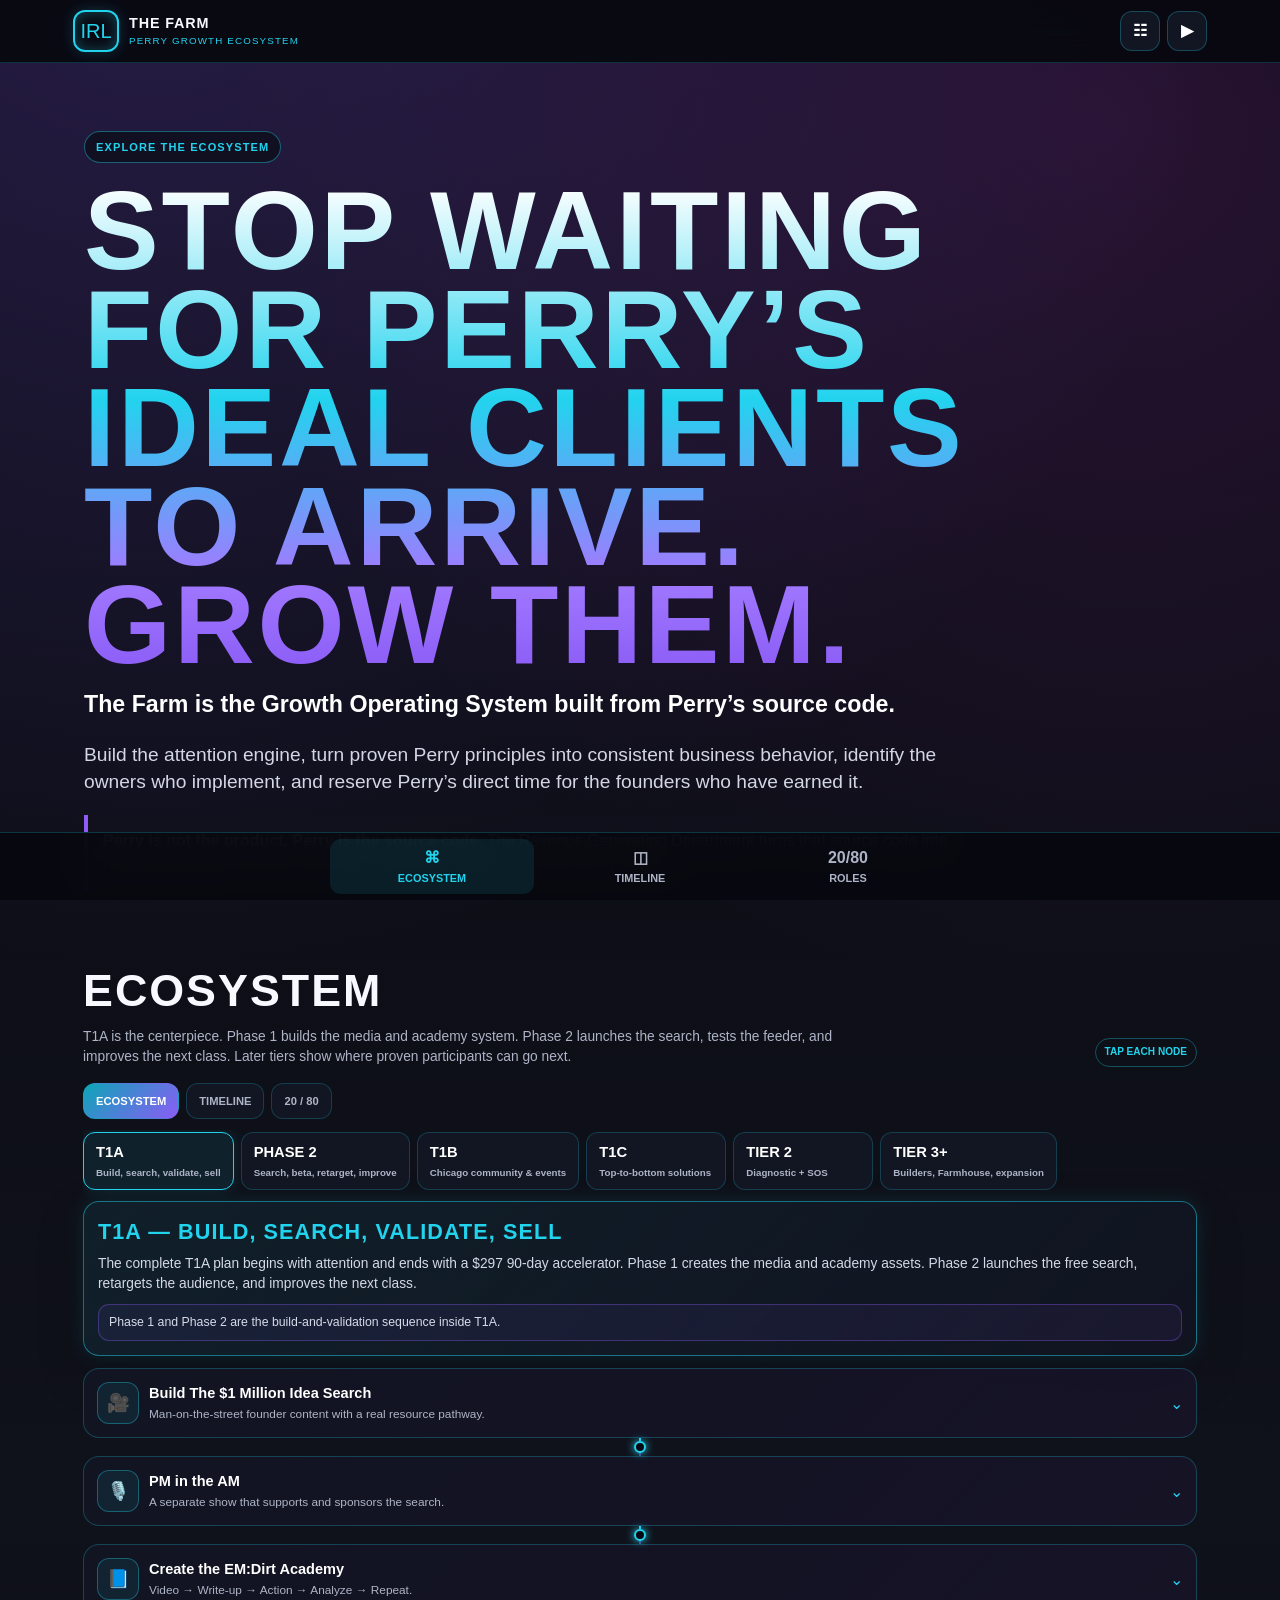
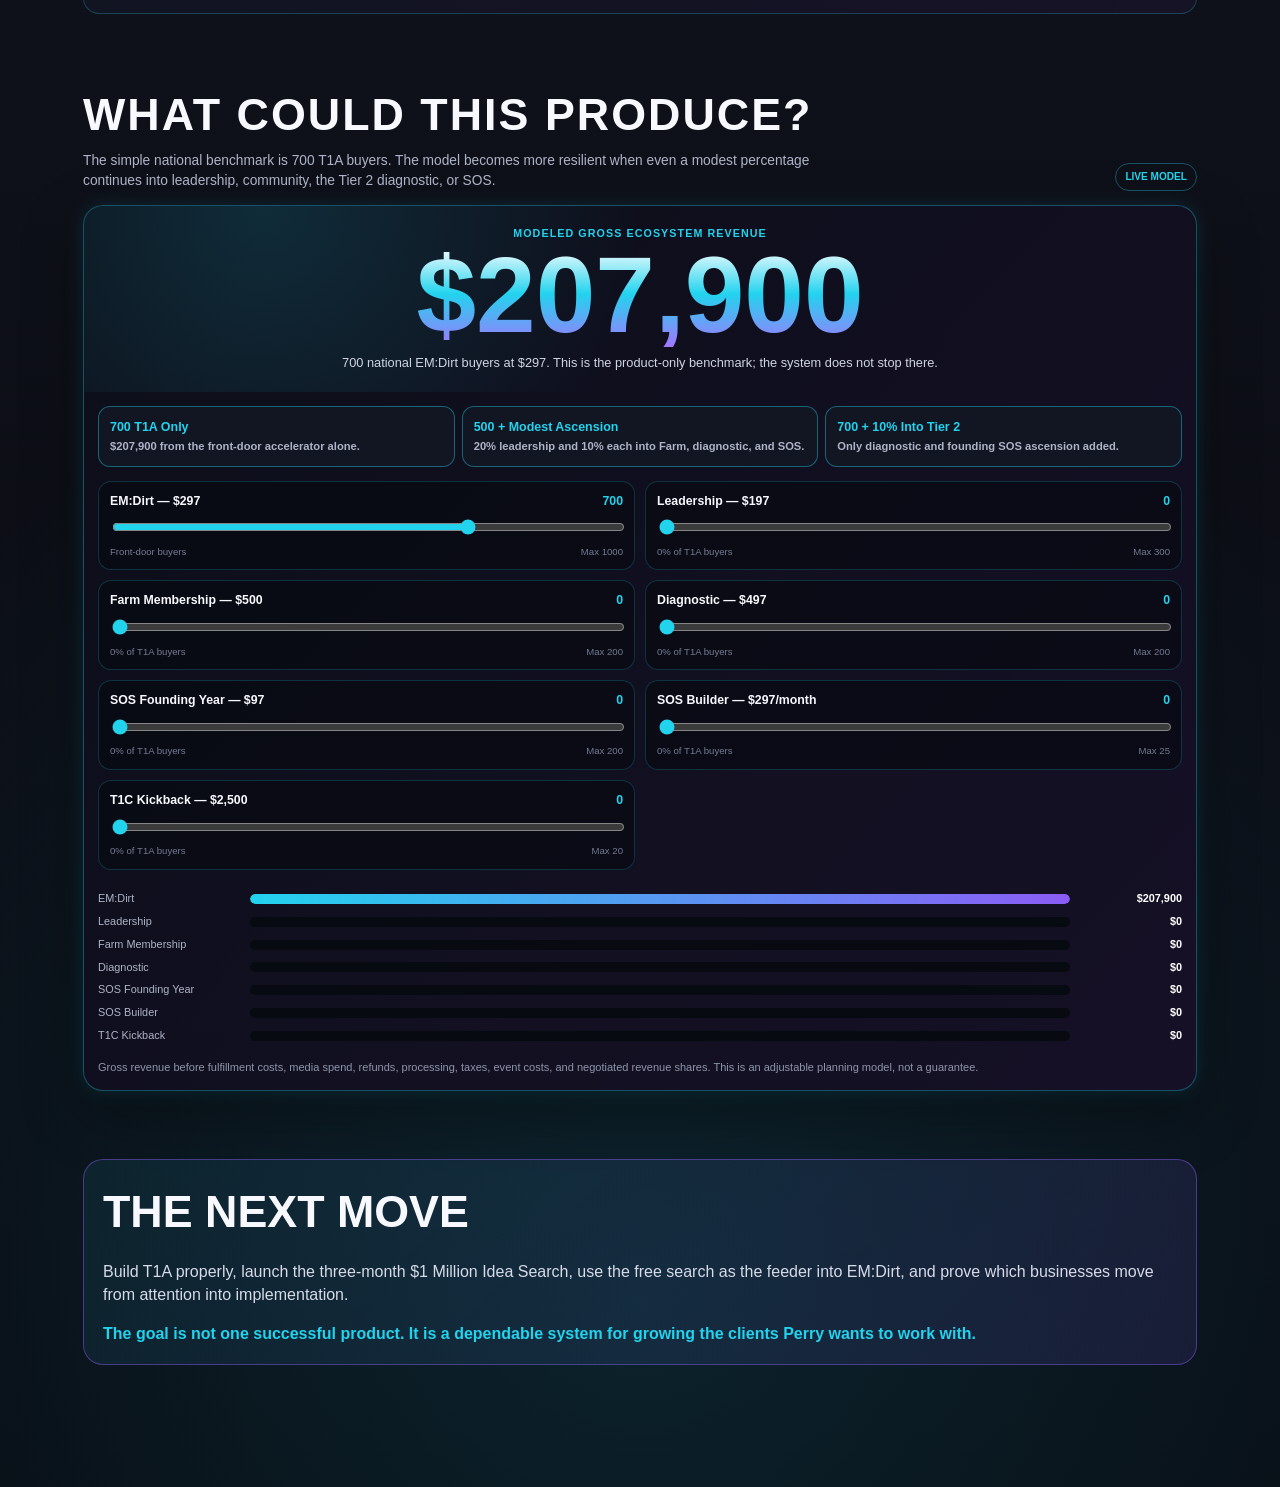
==== client.html @ d20fbc48 "Create separate Perry-facing Farm client app" ====
<!doctype html>
<html lang="en">
<head>
<meta charset="utf-8"><meta name="viewport" content="width=device-width,initial-scale=1,viewport-fit=cover"><meta name="theme-color" content="#080910"><meta name="apple-mobile-web-app-capable" content="yes"><title>The Farm | Perry Growth Ecosystem</title>
<style>
:root{--bg:#080910;--panel:#121522;--panel2:#19152a;--ink:#f8f9ff;--muted:#aeb4c7;--cyan:#22d3ee;--purple:#8b5cf6;--magenta:#d946ef;--green:#37e8a0;--amber:#fbbf24;--safe:env(safe-area-inset-bottom,0px)}*{box-sizing:border-box}html{scroll-behavior:smooth}body{margin:0;color:var(--ink);font-family:Inter,Arial,sans-serif;line-height:1.45;background:radial-gradient(circle at 12% -4%,rgba(139,92,246,.25),transparent 32%),radial-gradient(circle at 88% 4%,rgba(217,70,239,.15),transparent 28%),radial-gradient(circle at 50% 94%,rgba(34,211,238,.12),transparent 34%),linear-gradient(180deg,#080910,#10121b 48%,#080910);min-height:100vh}body:before{content:"";position:fixed;inset:0;z-index:-1;opacity:.18;background-image:linear-gradient(rgba(255,255,255,.018) 1px,transparent 1px),linear-gradient(90deg,rgba(255,255,255,.014) 1px,transparent 1px);background-size:4px 4px}button,input{font:inherit}button{cursor:pointer}button:focus-visible,input:focus-visible{outline:3px solid rgba(34,211,238,.5);outline-offset:3px}.app{max-width:1160px;margin:auto;padding-bottom:calc(88px + var(--safe))}.top{position:sticky;top:0;z-index:40;background:rgba(7,8,14,.9);backdrop-filter:blur(18px);border-bottom:1px solid rgba(34,211,238,.2)}.topin{max-width:1160px;margin:auto;padding:10px 13px;display:flex;justify-content:space-between;align-items:center;gap:10px}.brand{display:flex;gap:10px;align-items:center}.irl{width:46px;height:42px;border:2px solid var(--cyan);border-radius:12px;color:var(--cyan);display:grid;place-items:center;font-family:Impact,"Arial Narrow",sans-serif;font-size:1.25rem;box-shadow:0 0 14px rgba(34,211,238,.3) inset,0 0 14px rgba(34,211,238,.2)}.brand b{display:block;font-family:Impact,"Arial Narrow",sans-serif;text-transform:uppercase;letter-spacing:.06em;font-size:.9rem}.brand span{display:block;color:var(--cyan);font-size:.61rem;text-transform:uppercase;letter-spacing:.12em}.actions{display:flex;gap:7px}.iconbtn{width:40px;height:40px;border-radius:12px;border:1px solid rgba(34,211,238,.28);background:#121522;color:#fff;display:grid;place-items:center;font-weight:900}.iconbtn.active{color:var(--cyan);border-color:var(--cyan);box-shadow:0 0 14px rgba(34,211,238,.25)}.hero{padding:52px 16px 30px}.eyebrow{display:inline-flex;padding:7px 11px;border:1px solid rgba(34,211,238,.42);border-radius:999px;color:var(--cyan);background:rgba(10,14,24,.7);font-size:.69rem;font-weight:900;text-transform:uppercase;letter-spacing:.1em}.hero h1{margin:19px 0 13px;max-width:1050px;font-family:Impact,"Arial Narrow",sans-serif;text-transform:uppercase;font-size:clamp(2.8rem,10vw,7rem);line-height:.88;letter-spacing:.025em;background:linear-gradient(180deg,#fff 0%,var(--cyan) 44%,#a179ff 80%,var(--purple));-webkit-background-clip:text;background-clip:text;color:transparent}.hero h2{margin:0;max-width:950px;color:#fff;font-size:clamp(1.05rem,3vw,1.45rem)}.hero p{max-width:880px;color:#d3d7e5;font-size:clamp(1rem,2.5vw,1.2rem)}.manifesto{max-width:900px;margin-top:17px;padding:14px 15px;border-left:4px solid var(--purple);background:rgba(16,18,29,.75);border-radius:0 14px 14px 0;color:#d8dbea}.manifesto strong{color:#fff}.section{padding:27px 13px;scroll-margin-top:79px}.section-head{display:flex;justify-content:space-between;align-items:flex-end;gap:12px;margin-bottom:14px}.section-head h2{margin:0;font-family:Impact,"Arial Narrow",sans-serif;text-transform:uppercase;letter-spacing:.045em;font-size:clamp(1.65rem,5vw,2.8rem)}.section-head p{margin:4px 0 0;max-width:780px;color:var(--muted);font-size:.86rem}.badge{flex:0 0 auto;padding:6px 9px;border:1px solid rgba(34,211,238,.34);border-radius:999px;color:var(--cyan);font-size:.63rem;font-weight:900;text-transform:uppercase}.viewtabs,.stage-tabs{display:flex;gap:7px;overflow:auto;scrollbar-width:none;padding:2px 0 11px}.viewtabs::-webkit-scrollbar,.stage-tabs::-webkit-scrollbar{display:none}.viewtabs button,.stage-tabs button{flex:0 0 auto;border:1px solid rgba(34,211,238,.22);background:#121522;color:var(--muted);border-radius:12px;padding:9px 12px;font-size:.7rem;font-weight:900;text-transform:uppercase}.viewtabs button.active{background:linear-gradient(135deg,#0ea5b7,var(--purple));color:#fff;border-color:transparent}.stage-tabs button{min-width:140px;text-align:left}.stage-tabs strong{display:block;color:#fff;font-family:Impact,"Arial Narrow",sans-serif;font-size:.92rem}.stage-tabs span{display:block;margin-top:3px;color:var(--muted);font-size:.61rem;text-transform:none;white-space:normal}.stage-tabs button.active{border-color:var(--cyan);background:rgba(34,211,238,.09);box-shadow:0 0 16px rgba(34,211,238,.15)}.panel{display:none}.panel.active{display:block}.stage-summary{border:1px solid rgba(34,211,238,.48);border-radius:16px;background:linear-gradient(135deg,rgba(34,211,238,.08),rgba(17,20,32,.95));padding:14px;box-shadow:0 0 18px rgba(34,211,238,.12),0 18px 45px rgba(0,0,0,.28)}.stage-summary h3{margin:0;color:var(--cyan);font-family:Impact,"Arial Narrow",sans-serif;text-transform:uppercase;letter-spacing:.05em;font-size:1.35rem}.stage-summary p{margin:6px 0 0;color:#d5d9e7;font-size:.86rem}.stage-note{margin-top:10px;padding:9px 10px;border:1px solid rgba(139,92,246,.35);border-radius:11px;background:rgba(139,92,246,.07);color:#d7dbea;font-size:.77rem}.tree{margin-top:12px}.connector{width:2px;height:18px;margin:auto;background:linear-gradient(var(--cyan),rgba(139,92,246,.45));position:relative}.connector:after{content:"";position:absolute;width:8px;height:8px;border:2px solid var(--cyan);background:var(--bg);border-radius:50%;left:50%;top:50%;transform:translate(-50%,-50%);box-shadow:0 0 8px var(--cyan)}.node{border:1px solid rgba(34,211,238,.25);border-radius:16px;background:linear-gradient(135deg,rgba(18,21,34,.97),rgba(23,19,39,.94));overflow:hidden}.node.open{border-color:var(--cyan);box-shadow:0 0 18px rgba(34,211,238,.14),0 18px 38px rgba(0,0,0,.3)}.node-trigger{width:100%;border:0;background:transparent;color:inherit;padding:13px;display:grid;grid-template-columns:auto 1fr auto;align-items:center;gap:10px;text-align:left}.node-icon{width:42px;height:42px;border-radius:12px;display:grid;place-items:center;color:var(--cyan);background:rgba(34,211,238,.08);border:1px solid rgba(34,211,238,.35);font-size:1.14rem}.node-title strong{display:block;color:#fff;font-size:.91rem}.node-title span{display:block;color:var(--muted);font-size:.74rem;margin-top:2px}.chev{color:var(--cyan);transition:.2s}.node.open .chev{transform:rotate(180deg)}.node-body{display:none;border-top:1px solid rgba(34,211,238,.16);padding:13px}.node.open .node-body{display:block}.node-body>p{margin:0;color:#d7dae8;font-size:.85rem}.details{display:none;margin-top:10px}.advanced .details{display:block}.details ul{margin:6px 0 0;padding-left:18px;color:var(--muted);font-size:.79rem}.details li+li{margin-top:5px}.feed{margin-top:10px;padding:8px 10px;border-left:3px solid var(--cyan);background:rgba(34,211,238,.07);font-size:.75rem;font-weight:800}.split{margin-top:11px;display:grid;grid-template-columns:20fr 80fr;height:10px;border-radius:999px;overflow:hidden;background:#080a11}.split span:first-child{background:linear-gradient(90deg,#0ea5b7,var(--cyan))}.split span:last-child{background:linear-gradient(90deg,var(--purple),var(--magenta))}.roles{display:grid;grid-template-columns:1fr 1fr;gap:7px;margin-top:7px}.role{padding:8px;border-radius:10px;background:rgba(7,9,16,.55);font-size:.7rem;color:var(--muted)}.role b{display:block;text-transform:uppercase;font-size:.62rem;letter-spacing:.06em;color:#fff}.timeline{display:grid;gap:10px}.timeline-card{position:relative;border:1px solid rgba(34,211,238,.24);background:#121522;border-radius:16px;padding:14px 14px 14px 18px}.timeline-card:before{content:"";position:absolute;left:0;top:0;bottom:0;width:5px;background:linear-gradient(var(--cyan),var(--purple));border-radius:16px 0 0 16px}.timeline-top{display:flex;justify-content:space-between;gap:10px}.timeline-top b{font-family:Impact,"Arial Narrow",sans-serif;text-transform:uppercase}.timeline-top span{color:var(--cyan);font-size:.7rem;font-weight:900}.timeline-card p{margin:7px 0 0;color:var(--muted);font-size:.8rem}.big-split{display:grid;gap:10px}.split-card{border:1px solid rgba(34,211,238,.25);border-radius:16px;padding:14px;background:#121522}.split-card h3{margin:0;font-family:Impact,"Arial Narrow",sans-serif;text-transform:uppercase}.split-card.perry h3{color:var(--cyan)}.split-card.team h3{color:#c99bff}.split-card ul{margin:8px 0 0;padding-left:18px;color:var(--muted);font-size:.82rem}.calc{border:1px solid rgba(34,211,238,.34);border-radius:20px;background:linear-gradient(135deg,rgba(12,15,25,.97),rgba(23,16,39,.95));overflow:hidden;box-shadow:0 0 18px rgba(34,211,238,.13),0 22px 60px rgba(0,0,0,.34)}.total{padding:20px 15px;text-align:center;background:radial-gradient(circle at 16% 0,rgba(34,211,238,.15),transparent 40%)}.total span{display:block;color:var(--cyan);font-size:.67rem;font-weight:900;text-transform:uppercase;letter-spacing:.1em}.total strong{display:block;margin-top:3px;font-family:Impact,"Arial Narrow",sans-serif;font-size:clamp(3.1rem,13vw,6.7rem);line-height:.95;background:linear-gradient(180deg,#fff,var(--cyan) 48%,#a277ff);-webkit-background-clip:text;background-clip:text;color:transparent}.total p{max-width:720px;margin:7px auto 0;color:#d0d5e4;font-size:.8rem}.presets{display:grid;gap:7px;padding:14px}.presets button{border:1px solid rgba(34,211,238,.42);border-radius:12px;background:#121522;color:#fff;padding:11px;font-weight:900;text-align:left}.presets button b{display:block;color:var(--cyan);font-size:.78rem}.presets button span{display:block;margin-top:2px;color:var(--muted);font-size:.7rem}.controls{display:grid;gap:10px;padding:0 14px 14px}.control{padding:11px;border:1px solid rgba(34,211,238,.2);border-radius:13px;background:rgba(8,10,17,.62)}.control-head{display:flex;justify-content:space-between;gap:10px;margin-bottom:7px;font-size:.77rem;font-weight:900}.control-head output{color:var(--cyan)}input[type=range]{width:100%;accent-color:var(--cyan)}.conversion{display:flex;justify-content:space-between;margin-top:3px;color:#747b92;font-size:.6rem}.chart{padding:0 14px 15px}.chart-row{display:grid;grid-template-columns:102px 1fr 84px;gap:7px;align-items:center;margin-top:7px;font-size:.68rem}.chart-label{color:var(--muted)}.chart-track{height:10px;background:#080a11;border-radius:999px;overflow:hidden}.chart-bar{height:100%;background:linear-gradient(90deg,var(--cyan),var(--purple));border-radius:999px}.chart-value{text-align:right;color:#fff;font-weight:800}.fine{padding:0 14px 15px;color:#8f96ab;font-size:.69rem}.close{border:1px solid rgba(139,92,246,.45);border-radius:20px;padding:19px;background:linear-gradient(135deg,rgba(34,211,238,.08),rgba(139,92,246,.12))}.close h2{margin:0;font-family:Impact,"Arial Narrow",sans-serif;text-transform:uppercase;font-size:clamp(1.7rem,5vw,2.8rem)}.close p{color:#d7dbea}.close strong{color:var(--cyan)}.bottom{position:fixed;z-index:40;left:0;right:0;bottom:0;background:rgba(8,9,15,.95);backdrop-filter:blur(16px);border-top:1px solid rgba(34,211,238,.23);padding:6px 7px calc(6px + var(--safe))}.bottomin{max-width:620px;margin:auto;display:grid;grid-template-columns:repeat(3,1fr);gap:4px}.nav{border:0;background:transparent;color:var(--muted);border-radius:11px;padding:7px 3px;font-size:.68rem;font-weight:900;text-transform:uppercase}.nav.active{background:rgba(34,211,238,.1);color:var(--cyan)}.nav i{display:block;font-style:normal;font-size:1rem;margin-bottom:2px}@media(min-width:700px){.hero{padding:68px 24px 34px}.section{padding:34px 23px}.timeline{grid-template-columns:repeat(2,1fr)}.big-split{grid-template-columns:1fr 4fr}.presets{grid-template-columns:repeat(3,1fr)}.controls{grid-template-columns:repeat(2,1fr)}.roles{grid-template-columns:1fr 4fr}.chart-row{grid-template-columns:145px 1fr 105px}}
</style>
</head>
<body>
<header class="top"><div class="topin"><div class="brand"><div class="irl">IRL</div><div><b>The Farm</b><span>Perry Growth Ecosystem</span></div></div><div class="actions"><button id="details" class="iconbtn" title="Simple / advanced">☷</button><button id="present" class="iconbtn" title="Presentation mode">▶</button></div></div></header>
<main class="app">
<section id="top" class="hero"><div class="eyebrow">Explore the ecosystem</div><h1>Stop Waiting for Perry’s Ideal Clients to Arrive. Grow Them.</h1><h2>The Farm is the Growth Operating System built from Perry’s source code.</h2><p>Build the attention engine, turn proven Perry principles into consistent business behavior, identify the owners who implement, and reserve Perry’s direct time for the founders who have earned it.</p><div class="manifesto"><strong>Perry is not the product. Perry is the source code.</strong> The Revenue Generation Department turns that source code into repeatable attention, action, systems, community, services, and premium access.</div></section>
<section id="ecosystem" class="section"><div class="section-head"><div><h2>Ecosystem</h2><p>T1A is the centerpiece. Phase 1 builds the media and academy system. Phase 2 launches the search, tests the feeder, and improves the next class. Later tiers show where proven participants can go next.</p></div><span class="badge">Tap each node</span></div><div class="viewtabs"><button class="active" data-view="walk">Ecosystem</button><button data-view="time">Timeline</button><button data-view="roles">20 / 80</button></div><div id="walk" class="panel active"><div id="stageTabs" class="stage-tabs"></div><div id="stageSummary" class="stage-summary"></div><div id="tree" class="tree"></div></div><div id="time" class="panel"><div id="timeline" class="timeline"></div></div><div id="roles" class="panel"><div class="big-split"><div class="split-card perry"><h3>Perry — 20%</h3><ul><li>IP and authority</li><li>Core teaching and anchor content</li><li>Selected founder interactions</li><li>Premium experiences</li><li>Final standards and decisions</li></ul></div><div class="split-card team"><h3>The Department — 80%</h3><ul><li>Strategy, casting, production, editing, and distribution</li><li>Funnels, ads, retargeting, CRM, data capture, and reporting</li><li>Academy build, Pocket AI, accountability, community, and onboarding</li><li>Diagnostics, SOS, AI agents, service fulfillment, and events</li><li>Turning Perry’s ideas into a functioning growth operating system</li></ul></div></div></div></section>
<section id="calculator" class="section"><div class="section-head"><div><h2>What Could This Produce?</h2><p>The simple national benchmark is 700 T1A buyers. The model becomes more resilient when even a modest percentage continues into leadership, community, the Tier 2 diagnostic, or SOS.</p></div><span class="badge">Live model</span></div><div class="calc"><div class="total"><span>Modeled gross ecosystem revenue</span><strong id="gross">$0</strong><p id="scenario">700 national EM:Dirt buyers at $297. This is the product-only benchmark; the system does not stop there.</p></div><div class="presets"><button data-preset="700"><b>700 T1A Only</b><span>$207,900 from the front-door accelerator alone.</span></button><button data-preset="500"><b>500 + Modest Ascension</b><span>20% leadership and 10% each into Farm, diagnostic, and SOS.</span></button><button data-preset="tier2"><b>700 + 10% Into Tier 2</b><span>Only diagnostic and founding SOS ascension added.</span></button></div><div id="controls" class="controls"></div><div id="chart" class="chart"></div><div class="fine">Gross revenue before fulfillment costs, media spend, refunds, processing, taxes, event costs, and negotiated revenue shares. This is an adjustable planning model, not a guarantee.</div></div></section>
<section class="section"><div class="close"><h2>The Next Move</h2><p>Build T1A properly, launch the three-month $1 Million Idea Search, use the free search as the feeder into EM:Dirt, and prove which businesses move from attention into implementation.</p><strong>The goal is not one successful product. It is a dependable system for growing the clients Perry wants to work with.</strong></div></section>
</main>
<nav class="bottom"><div class="bottomin"><button class="nav active" data-nav="walk"><i>⌘</i>Ecosystem</button><button class="nav" data-nav="time"><i>◫</i>Timeline</button><button class="nav" data-nav="roles"><i>20/80</i>Roles</button></div></nav>
<script>
const stages=[
{label:'T1A',sub:'Build, search, validate, sell',summary:'The complete T1A plan begins with attention and ends with a $297 90-day accelerator. Phase 1 creates the media and academy assets. Phase 2 launches the free search, retargets the audience, and improves the next class.',note:'Phase 1 and Phase 2 are the build-and-validation sequence inside T1A.',nodes:[
{title:'Build The $1 Million Idea Search',sub:'Man-on-the-street founder content with a real resource pathway.',icon:'🎥',simple:'In the spirit of hopeful street-interview content, ask people about the dream, idea, side business, or existing company they believe could become something bigger—then connect the strongest stories to resources, people, and the wider ecosystem.',bullets:['Focus on existing businesses and people close to taking a part-time operation full-time.','Produce man-on-the-street videos, bumpers, promos, influencer-share assets, graphics, landing pages, and a social/website reface around the search.','Phase 2 uses this finished content as the lead-generation engine.'],perry:'Authority, standards, selected founder moments, and final Million Dollar Idea decisions.',team:'Concept, casting, street production, releases, editing, graphics, distribution, influencers, landing pages, and tracking.',feeds:'Phase 2 registrations, PM in the AM, EM:Dirt retargeting, sponsors, and founder stories.'},
{title:'PM in the AM',sub:'A separate show that supports and sponsors the search.',icon:'🎙️',simple:'Prerecord months of useful episodes, then launch with Perry’s existing audience helping seed live-stream chat, questions, and reactions. The show stands on its own while continuously feeding the $1 Million Idea Search.',bullets:['Bank months of episodes during Phase 1.','Use the existing audience to make early live releases feel active and responsive.','Create sponsor-ready segments and clear calls to action into the search and academy.'],perry:'Core conversations, teaching, and selected live responses.',team:'Research, production, scheduling, editing, live chat, clips, distribution, sponsors, and follow-up.',feeds:'The search, EM:Dirt, Monday Morning Leadership, diagnostics, and sponsors.'},
{title:'Create the EM:Dirt Academy',sub:'Video → Write-up → Action → Analyze → Repeat.',icon:'📘',simple:'Package Perry’s strongest existing books, seminars, modules, and teachings into a 90-day daily-practice accelerator. This is not reinventing the wheel; it is giving the wheel new rims, cool lights, and a digital pressure sensor visible on the owner’s phone.',bullets:['Every lesson has three parts: video, written explanation, and a concrete action.','Participants analyze the outcome, adjust, and repeat to create consistent behavior.','Accountability comes through group sessions, message-board conversation, prompts, and milestone tracking.','The guide, worksheets, Pocket AI, social reface, site journey, and content packaging are built from the academy experience.'],perry:'Existing IP, examples, stories, point of view, and final content standard.',team:'Content audit, curriculum, production, write-ups, actions, Pocket AI, platform, message board, accountability, website, social reface, and analytics.',feeds:'Phase 2 beta, $297 public offer, Farm membership, T1C, diagnostic, and SOS.'}]},
{label:'Phase 2',sub:'Search, beta, retarget, improve',summary:'Run the free $1 Million Idea Search for three months. The first 100 users receive a more hands-on experience. The search builds the lead pool; EM:Dirt becomes the practical feeder offer.',note:'This is still the continuation of T1A—not the permanent Tier 2 offer.',nodes:[
{title:'Run the Free $1 Million Idea Search Beta',sub:'Three months of campaign testing and founder acquisition.',icon:'🔎',simple:'Launch the free search, release the man-on-the-street videos produced in Phase 1, and measure how many leads and qualified businesses the contest can generate.',bullets:['The first 100 users receive a more detailed, hands-on experience while the tool and funnel are refined.','Test audience, creative, channel, cost per lead, application quality, and sponsor response.','Release contest videos, PM in the AM segments, graphics, influencer shares, and retargeting creative.'],perry:'Authority, selected founder interaction, and standards for a meaningful opportunity.',team:'Ads, publishing, applications, communication, optimization, tracking, support, and reporting.',feeds:'EM:Dirt retargeting, founder stories, T1C prospects, diagnostics, SOS, and future finalists.'},
{title:'Retarget the Lead Pool With EM:Dirt',sub:'The free search becomes the feeder program.',icon:'↻',simple:'Not everyone who enters the search needs to win. Every relevant applicant, viewer, visitor, and incomplete registration can receive a practical invitation into the $297 EM:Dirt accelerator.',bullets:['Segment applicants, viewers, site visitors, and incomplete registrations.','Use their stated dream or bottleneck to make the offer relevant.','Track free-search lead to paid-accelerator conversion.'],perry:'The core promise and authority behind the invitation.',team:'Retargeting, email/SMS follow-up, sales page, checkout, onboarding, support, and measurement.',feeds:'T1A buyers, Farm members, T1C opportunities, Tier 2, and SOS.'},
{title:'Validate With 10 Existing Perry Clients',sub:'Use experienced members as the quality-control cohort.',icon:'✓',simple:'Invite 10 existing Perry clients to use the guide as a consistency checklist and report whether it helps them verify the fundamentals they should already be practicing.',bullets:['Ask whether the guide is useful to them as experienced Perry World members.','Ask whether they see clear value for newer owners trying to move toward their current level.','Document missing steps, excess material, behavior changes, and proof.'],perry:'Reviews the strongest feedback and confirms the standard.',team:'Selection, onboarding, check-ins, interviews, tracking, revisions, and case-study production.',feeds:'The improved next class, proof, onboarding, T1C, Tier 2, and public launch.'}]},
{label:'T1B',sub:'Chicago community & events',summary:'A Chicago-first community of owners creating net worth for one another through fun plus function—without turning Perry into a full-time community manager.',note:'A concise preview. The first-year detail stays focused on T1A.',nodes:[{title:'The Farm Community',sub:'$500/year • Chicago first.',icon:'👥',simple:'A hybrid of useful business relationships, collaborative problem solving, improv, dinners, workshops, outings, and events that create real opportunity.',bullets:['Membership supports community infrastructure.','Events generate relationships, content, services, and future leaders.'],perry:'Selected appearances and cultural authority.',team:'Programming, venues, community systems, events, follow-up, and member progression.',feeds:'T1C, Tier 2, SOS, Farm Builders, sponsors, and chapters.'}]},
{label:'T1C',sub:'Top-to-bottom solutions',summary:'Businesses that know what is missing can hire the growth department to install the work.',note:'A concise preview of the implementation path.',nodes:[{title:'Powered by Perry Business Solutions',sub:'IRL, Chicago AMP, and 79ratio fulfillment.',icon:'🛠️',simple:'Branding, media, social, websites, advertising, text marketing, automations, AI agents, video, content, and implementation under an agreed Powered by Perry structure.',bullets:['Turns advice into installed systems and case studies.','Creates a direct path for owners who need execution.'],perry:'Brand authority and agreed positioning.',team:'Sales, scoping, fulfillment, vendors, reporting, and customer success.',feeds:'Results, recurring services, diagnostics, SOS, and founder stories.'}]},
{label:'Tier 2',sub:'Diagnostic + SOS',summary:'The permanent analysis and Business Operating System layer. Find the real bottleneck, then install the system that increasingly runs mundane functions, tracking, workflows, and onboarding.',note:'Tier 2 begins after T1A has created and qualified the audience.',nodes:[{title:'Diagnostic + SOS Founding Year',sub:'$497 analysis • $97 founding-year SOS.',icon:'🧠',simple:'The diagnostic identifies the operational constraint. SOS goes beyond CRM to coordinate people, tasks, pipelines, communication, onboarding, workflows, and automation.',bullets:['Founding SOS users pay $97 for the first year.','The system becomes more valuable as it takes repetitive work off the owner’s plate.'],perry:'Principles and diagnostic standards.',team:'Assessment, interpretation, software, onboarding, workflows, automation, and support.',feeds:'T1C, Tier 3, custom AI agents, Farm Builders, and premium access.'}]},
{label:'Tier 3+',sub:'Builders, Farmhouse, expansion',summary:'A concise preview of the destination: advanced SOS builders, defined onboarding AI, ecosystem leadership, high-level retreats with Perry, and national chapters.',note:'Later tiers are shown as destinations, not overloaded first-year promises.',nodes:[{title:'SOS Builder → Farmhouse → National Chapters',sub:'$297/month builder tier, premium Perry, and expansion.',icon:'🧭',simple:'Advanced members co-build workflows, receive a clearly scoped onboarding AI agent, contribute to the development community, become Farm Builders, and may progress toward premium retreats and chapter leadership.',bullets:['Tier 3 custom work remains capacity-bound and clearly scoped.','Choose the leader first, then the city.'],perry:'Strategic authority, premium retreat leadership, and national standards.',team:'Development, AI implementation, contributor program, leader training, retreats, chapter systems, and support.',feeds:'A national pool of increasingly sophisticated Perry-level founders.'}]}
];
const timelineData=[['Months 1–3','Phase 1 — T1A Build','Produce the $1 Million Idea content system, man-on-the-street videos, PM in the AM episode bank, EM:Dirt academy, guide, write-ups, actions, Pocket AI, website/social reface, and measurement infrastructure.'],['Months 4–6','Phase 2 — Search & Beta','Run the free search for three months, release the Phase 1 content, give the first 100 users deeper support, retarget the lead pool with EM:Dirt, and validate the guide with 10 existing Perry clients.'],['Months 7–9','Launch the Improved T1A System','Scale the improved $297 offer, activate Farm membership and T1C, sell the $497 diagnostic, and onboard SOS founding users at $97 for the first year.'],['Months 10–12','Build the Next Levels','Launch a capacity-bound $297/month Tier 3 builder group, create defined onboarding AI agents, develop Farm Builders, and prepare premium and chapter pathways.']];
let current=0;const tabs=document.getElementById('stageTabs'),summary=document.getElementById('stageSummary'),tree=document.getElementById('tree');function renderTabs(){tabs.innerHTML=stages.map((s,i)=>`<button class="${i===current?'active':''}" data-i="${i}"><strong>${s.label}</strong><span>${s.sub}</span></button>`).join('');tabs.querySelectorAll('button').forEach(b=>b.onclick=()=>{current=+b.dataset.i;renderTabs();renderStage()})}function renderStage(){const s=stages[current];summary.innerHTML=`<h3>${s.label} — ${s.sub}</h3><p>${s.summary}</p><div class="stage-note">${s.note}</div>`;tree.innerHTML=s.nodes.map((n,i)=>`${i?'<div class="connector"></div>':''}<article class="node"><button class="node-trigger"><span class="node-icon">${n.icon}</span><span class="node-title"><strong>${n.title}</strong><span>${n.sub}</span></span><span class="chev">⌄</span></button><div class="node-body"><p>${n.simple}</p><div class="details"><ul>${n.bullets.map(x=>`<li>${x}</li>`).join('')}</ul></div><div class="split"><span></span><span></span></div><div class="roles"><div class="role"><b>Perry 20%</b>${n.perry}</div><div class="role"><b>Department 80%</b>${n.team}</div></div><div class="feed">Feeds next → ${n.feeds}</div></div></article>`).join('');tree.querySelectorAll('.node-trigger').forEach(b=>b.onclick=()=>b.parentElement.classList.toggle('open'))}
function openView(id){document.querySelectorAll('.panel').forEach(p=>p.classList.toggle('active',p.id===id));document.querySelectorAll('[data-view]').forEach(b=>b.classList.toggle('active',b.dataset.view===id));document.getElementById('ecosystem').scrollIntoView({behavior:'smooth'})}document.querySelectorAll('[data-view]').forEach(b=>b.onclick=()=>openView(b.dataset.view));document.getElementById('timeline').innerHTML=timelineData.map(x=>`<article class="timeline-card"><div class="timeline-top"><b>${x[1]}</b><span>${x[0]}</span></div><p>${x[2]}</p></article>`).join('');document.getElementById('details').onclick=()=>{document.body.classList.toggle('advanced');document.getElementById('details').classList.toggle('active')};document.getElementById('present').onclick=()=>{current=0;renderTabs();renderStage();document.body.classList.add('advanced');openView('walk')};document.querySelectorAll('[data-nav]').forEach(b=>b.onclick=()=>{openView(b.dataset.nav);document.querySelectorAll('.nav').forEach(x=>x.classList.remove('active'));b.classList.add('active')});
const defs={t1a:{label:'EM:Dirt',price:297,max:1000,value:700},mml:{label:'Leadership',price:197,max:300,value:0},farm:{label:'Farm Membership',price:500,max:200,value:0},diag:{label:'Diagnostic',price:497,max:200,value:0},sos:{label:'SOS Founding Year',price:97,max:200,value:0},tier3:{label:'SOS Builder',price:3564,max:25,value:0},t1c:{label:'T1C Kickback',price:2500,max:20,value:0}};const money=n=>new Intl.NumberFormat('en-US',{style:'currency',currency:'USD',maximumFractionDigits:0}).format(n);const controls=document.getElementById('controls');controls.innerHTML=Object.entries(defs).map(([k,d])=>`<div class="control"><div class="control-head"><label>${d.label} — ${k==='tier3'?'$297/month':money(d.price)}</label><output id="${k}Out">0</output></div><input id="${k}" type="range" min="0" max="${d.max}" step="1" value="${d.value}"><div class="conversion"><span id="${k}Conv"></span><span>Max ${d.max}</span></div></div>`).join('');Object.keys(defs).forEach(k=>document.getElementById(k).oninput=calc);function setVals(v,copy){Object.entries(v).forEach(([k,n])=>document.getElementById(k).value=n);document.getElementById('scenario').textContent=copy;calc()}document.querySelectorAll('[data-preset]').forEach(b=>b.onclick=()=>{if(b.dataset.preset==='700')setVals({t1a:700,mml:0,farm:0,diag:0,sos:0,tier3:0,t1c:0},'700 national EM:Dirt buyers at $297. This is the product-only benchmark; the system does not stop there.');if(b.dataset.preset==='500')setVals({t1a:500,mml:100,farm:50,diag:50,sos:50,tier3:0,t1c:0},'500 T1A buyers, 20% into leadership, and 10% each into Farm membership, the Tier 2 diagnostic, and founding SOS.');if(b.dataset.preset==='tier2')setVals({t1a:700,mml:0,farm:0,diag:70,sos:70,tier3:0,t1c:0},'700 T1A buyers with only 10% continuing into the $497 diagnostic and $97 founding-year SOS.')});function calc(){const base=+document.getElementById('t1a').value;const rows=Object.entries(defs).map(([k,d])=>{const units=+document.getElementById(k).value;document.getElementById(k+'Out').textContent=units.toLocaleString();document.getElementById(k+'Conv').textContent=k==='t1a'?'Front-door buyers':base?`${Math.round(units/base*100)}% of T1A buyers`:'No T1A base';return{label:d.label,value:units*d.price}});const total=rows.reduce((a,b)=>a+b.value,0);document.getElementById('gross').textContent=money(total);const max=Math.max(...rows.map(r=>r.value),1);document.getElementById('chart').innerHTML=rows.map(r=>`<div class="chart-row"><span class="chart-label">${r.label}</span><div class="chart-track"><div class="chart-bar" style="width:${r.value/max*100}%"></div></div><span class="chart-value">${money(r.value)}</span></div>`).join('')}renderTabs();renderStage();calc();
</script>
</body></html>
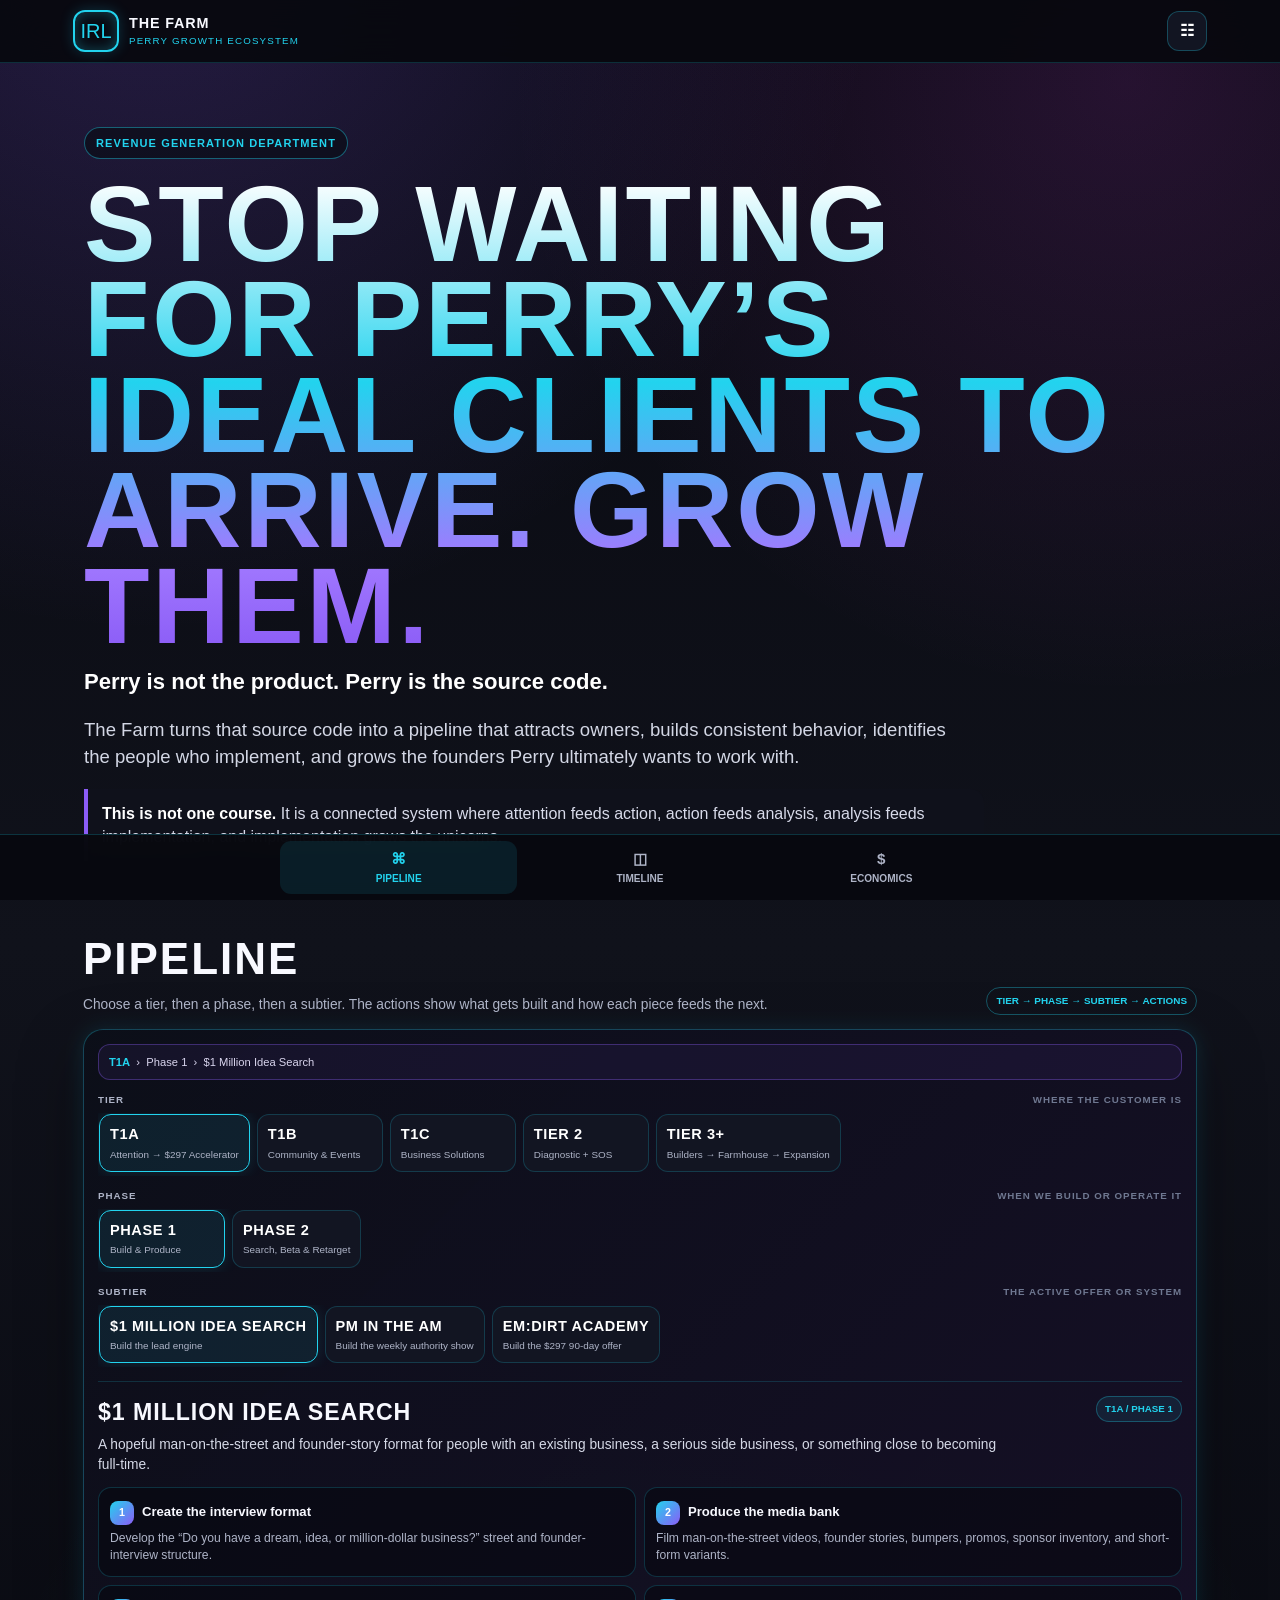
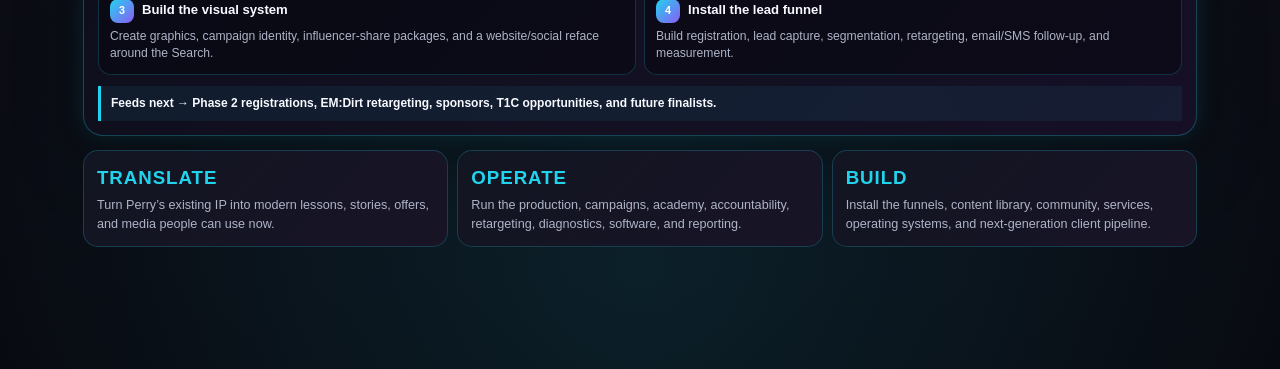
==== commit 9397647f: "Point client app to simplified v5 deck" ====
--- a/client.html
+++ b/client.html
@@ -1,38 +1 @@
-<!doctype html>
-<html lang="en">
-<head>
-<meta charset="utf-8"><meta name="viewport" content="width=device-width,initial-scale=1,viewport-fit=cover"><meta name="theme-color" content="#080910"><meta name="apple-mobile-web-app-capable" content="yes"><title>The Farm | Perry Growth Ecosystem</title>
-<style>
-:root{--bg:#080910;--panel:#121522;--panel2:#19152a;--ink:#f8f9ff;--muted:#aeb4c7;--cyan:#22d3ee;--purple:#8b5cf6;--magenta:#d946ef;--green:#37e8a0;--amber:#fbbf24;--safe:env(safe-area-inset-bottom,0px)}*{box-sizing:border-box}html{scroll-behavior:smooth}body{margin:0;color:var(--ink);font-family:Inter,Arial,sans-serif;line-height:1.45;background:radial-gradient(circle at 12% -4%,rgba(139,92,246,.25),transparent 32%),radial-gradient(circle at 88% 4%,rgba(217,70,239,.15),transparent 28%),radial-gradient(circle at 50% 94%,rgba(34,211,238,.12),transparent 34%),linear-gradient(180deg,#080910,#10121b 48%,#080910);min-height:100vh}body:before{content:"";position:fixed;inset:0;z-index:-1;opacity:.18;background-image:linear-gradient(rgba(255,255,255,.018) 1px,transparent 1px),linear-gradient(90deg,rgba(255,255,255,.014) 1px,transparent 1px);background-size:4px 4px}button,input{font:inherit}button{cursor:pointer}button:focus-visible,input:focus-visible{outline:3px solid rgba(34,211,238,.5);outline-offset:3px}.app{max-width:1160px;margin:auto;padding-bottom:calc(88px + var(--safe))}.top{position:sticky;top:0;z-index:40;background:rgba(7,8,14,.9);backdrop-filter:blur(18px);border-bottom:1px solid rgba(34,211,238,.2)}.topin{max-width:1160px;margin:auto;padding:10px 13px;display:flex;justify-content:space-between;align-items:center;gap:10px}.brand{display:flex;gap:10px;align-items:center}.irl{width:46px;height:42px;border:2px solid var(--cyan);border-radius:12px;color:var(--cyan);display:grid;place-items:center;font-family:Impact,"Arial Narrow",sans-serif;font-size:1.25rem;box-shadow:0 0 14px rgba(34,211,238,.3) inset,0 0 14px rgba(34,211,238,.2)}.brand b{display:block;font-family:Impact,"Arial Narrow",sans-serif;text-transform:uppercase;letter-spacing:.06em;font-size:.9rem}.brand span{display:block;color:var(--cyan);font-size:.61rem;text-transform:uppercase;letter-spacing:.12em}.actions{display:flex;gap:7px}.iconbtn{width:40px;height:40px;border-radius:12px;border:1px solid rgba(34,211,238,.28);background:#121522;color:#fff;display:grid;place-items:center;font-weight:900}.iconbtn.active{color:var(--cyan);border-color:var(--cyan);box-shadow:0 0 14px rgba(34,211,238,.25)}.hero{padding:52px 16px 30px}.eyebrow{display:inline-flex;padding:7px 11px;border:1px solid rgba(34,211,238,.42);border-radius:999px;color:var(--cyan);background:rgba(10,14,24,.7);font-size:.69rem;font-weight:900;text-transform:uppercase;letter-spacing:.1em}.hero h1{margin:19px 0 13px;max-width:1050px;font-family:Impact,"Arial Narrow",sans-serif;text-transform:uppercase;font-size:clamp(2.8rem,10vw,7rem);line-height:.88;letter-spacing:.025em;background:linear-gradient(180deg,#fff 0%,var(--cyan) 44%,#a179ff 80%,var(--purple));-webkit-background-clip:text;background-clip:text;color:transparent}.hero h2{margin:0;max-width:950px;color:#fff;font-size:clamp(1.05rem,3vw,1.45rem)}.hero p{max-width:880px;color:#d3d7e5;font-size:clamp(1rem,2.5vw,1.2rem)}.manifesto{max-width:900px;margin-top:17px;padding:14px 15px;border-left:4px solid var(--purple);background:rgba(16,18,29,.75);border-radius:0 14px 14px 0;color:#d8dbea}.manifesto strong{color:#fff}.section{padding:27px 13px;scroll-margin-top:79px}.section-head{display:flex;justify-content:space-between;align-items:flex-end;gap:12px;margin-bottom:14px}.section-head h2{margin:0;font-family:Impact,"Arial Narrow",sans-serif;text-transform:uppercase;letter-spacing:.045em;font-size:clamp(1.65rem,5vw,2.8rem)}.section-head p{margin:4px 0 0;max-width:780px;color:var(--muted);font-size:.86rem}.badge{flex:0 0 auto;padding:6px 9px;border:1px solid rgba(34,211,238,.34);border-radius:999px;color:var(--cyan);font-size:.63rem;font-weight:900;text-transform:uppercase}.viewtabs,.stage-tabs{display:flex;gap:7px;overflow:auto;scrollbar-width:none;padding:2px 0 11px}.viewtabs::-webkit-scrollbar,.stage-tabs::-webkit-scrollbar{display:none}.viewtabs button,.stage-tabs button{flex:0 0 auto;border:1px solid rgba(34,211,238,.22);background:#121522;color:var(--muted);border-radius:12px;padding:9px 12px;font-size:.7rem;font-weight:900;text-transform:uppercase}.viewtabs button.active{background:linear-gradient(135deg,#0ea5b7,var(--purple));color:#fff;border-color:transparent}.stage-tabs button{min-width:140px;text-align:left}.stage-tabs strong{display:block;color:#fff;font-family:Impact,"Arial Narrow",sans-serif;font-size:.92rem}.stage-tabs span{display:block;margin-top:3px;color:var(--muted);font-size:.61rem;text-transform:none;white-space:normal}.stage-tabs button.active{border-color:var(--cyan);background:rgba(34,211,238,.09);box-shadow:0 0 16px rgba(34,211,238,.15)}.panel{display:none}.panel.active{display:block}.stage-summary{border:1px solid rgba(34,211,238,.48);border-radius:16px;background:linear-gradient(135deg,rgba(34,211,238,.08),rgba(17,20,32,.95));padding:14px;box-shadow:0 0 18px rgba(34,211,238,.12),0 18px 45px rgba(0,0,0,.28)}.stage-summary h3{margin:0;color:var(--cyan);font-family:Impact,"Arial Narrow",sans-serif;text-transform:uppercase;letter-spacing:.05em;font-size:1.35rem}.stage-summary p{margin:6px 0 0;color:#d5d9e7;font-size:.86rem}.stage-note{margin-top:10px;padding:9px 10px;border:1px solid rgba(139,92,246,.35);border-radius:11px;background:rgba(139,92,246,.07);color:#d7dbea;font-size:.77rem}.tree{margin-top:12px}.connector{width:2px;height:18px;margin:auto;background:linear-gradient(var(--cyan),rgba(139,92,246,.45));position:relative}.connector:after{content:"";position:absolute;width:8px;height:8px;border:2px solid var(--cyan);background:var(--bg);border-radius:50%;left:50%;top:50%;transform:translate(-50%,-50%);box-shadow:0 0 8px var(--cyan)}.node{border:1px solid rgba(34,211,238,.25);border-radius:16px;background:linear-gradient(135deg,rgba(18,21,34,.97),rgba(23,19,39,.94));overflow:hidden}.node.open{border-color:var(--cyan);box-shadow:0 0 18px rgba(34,211,238,.14),0 18px 38px rgba(0,0,0,.3)}.node-trigger{width:100%;border:0;background:transparent;color:inherit;padding:13px;display:grid;grid-template-columns:auto 1fr auto;align-items:center;gap:10px;text-align:left}.node-icon{width:42px;height:42px;border-radius:12px;display:grid;place-items:center;color:var(--cyan);background:rgba(34,211,238,.08);border:1px solid rgba(34,211,238,.35);font-size:1.14rem}.node-title strong{display:block;color:#fff;font-size:.91rem}.node-title span{display:block;color:var(--muted);font-size:.74rem;margin-top:2px}.chev{color:var(--cyan);transition:.2s}.node.open .chev{transform:rotate(180deg)}.node-body{display:none;border-top:1px solid rgba(34,211,238,.16);padding:13px}.node.open .node-body{display:block}.node-body>p{margin:0;color:#d7dae8;font-size:.85rem}.details{display:none;margin-top:10px}.advanced .details{display:block}.details ul{margin:6px 0 0;padding-left:18px;color:var(--muted);font-size:.79rem}.details li+li{margin-top:5px}.feed{margin-top:10px;padding:8px 10px;border-left:3px solid var(--cyan);background:rgba(34,211,238,.07);font-size:.75rem;font-weight:800}.split{margin-top:11px;display:grid;grid-template-columns:20fr 80fr;height:10px;border-radius:999px;overflow:hidden;background:#080a11}.split span:first-child{background:linear-gradient(90deg,#0ea5b7,var(--cyan))}.split span:last-child{background:linear-gradient(90deg,var(--purple),var(--magenta))}.roles{display:grid;grid-template-columns:1fr 1fr;gap:7px;margin-top:7px}.role{padding:8px;border-radius:10px;background:rgba(7,9,16,.55);font-size:.7rem;color:var(--muted)}.role b{display:block;text-transform:uppercase;font-size:.62rem;letter-spacing:.06em;color:#fff}.timeline{display:grid;gap:10px}.timeline-card{position:relative;border:1px solid rgba(34,211,238,.24);background:#121522;border-radius:16px;padding:14px 14px 14px 18px}.timeline-card:before{content:"";position:absolute;left:0;top:0;bottom:0;width:5px;background:linear-gradient(var(--cyan),var(--purple));border-radius:16px 0 0 16px}.timeline-top{display:flex;justify-content:space-between;gap:10px}.timeline-top b{font-family:Impact,"Arial Narrow",sans-serif;text-transform:uppercase}.timeline-top span{color:var(--cyan);font-size:.7rem;font-weight:900}.timeline-card p{margin:7px 0 0;color:var(--muted);font-size:.8rem}.big-split{display:grid;gap:10px}.split-card{border:1px solid rgba(34,211,238,.25);border-radius:16px;padding:14px;background:#121522}.split-card h3{margin:0;font-family:Impact,"Arial Narrow",sans-serif;text-transform:uppercase}.split-card.perry h3{color:var(--cyan)}.split-card.team h3{color:#c99bff}.split-card ul{margin:8px 0 0;padding-left:18px;color:var(--muted);font-size:.82rem}.calc{border:1px solid rgba(34,211,238,.34);border-radius:20px;background:linear-gradient(135deg,rgba(12,15,25,.97),rgba(23,16,39,.95));overflow:hidden;box-shadow:0 0 18px rgba(34,211,238,.13),0 22px 60px rgba(0,0,0,.34)}.total{padding:20px 15px;text-align:center;background:radial-gradient(circle at 16% 0,rgba(34,211,238,.15),transparent 40%)}.total span{display:block;color:var(--cyan);font-size:.67rem;font-weight:900;text-transform:uppercase;letter-spacing:.1em}.total strong{display:block;margin-top:3px;font-family:Impact,"Arial Narrow",sans-serif;font-size:clamp(3.1rem,13vw,6.7rem);line-height:.95;background:linear-gradient(180deg,#fff,var(--cyan) 48%,#a277ff);-webkit-background-clip:text;background-clip:text;color:transparent}.total p{max-width:720px;margin:7px auto 0;color:#d0d5e4;font-size:.8rem}.presets{display:grid;gap:7px;padding:14px}.presets button{border:1px solid rgba(34,211,238,.42);border-radius:12px;background:#121522;color:#fff;padding:11px;font-weight:900;text-align:left}.presets button b{display:block;color:var(--cyan);font-size:.78rem}.presets button span{display:block;margin-top:2px;color:var(--muted);font-size:.7rem}.controls{display:grid;gap:10px;padding:0 14px 14px}.control{padding:11px;border:1px solid rgba(34,211,238,.2);border-radius:13px;background:rgba(8,10,17,.62)}.control-head{display:flex;justify-content:space-between;gap:10px;margin-bottom:7px;font-size:.77rem;font-weight:900}.control-head output{color:var(--cyan)}input[type=range]{width:100%;accent-color:var(--cyan)}.conversion{display:flex;justify-content:space-between;margin-top:3px;color:#747b92;font-size:.6rem}.chart{padding:0 14px 15px}.chart-row{display:grid;grid-template-columns:102px 1fr 84px;gap:7px;align-items:center;margin-top:7px;font-size:.68rem}.chart-label{color:var(--muted)}.chart-track{height:10px;background:#080a11;border-radius:999px;overflow:hidden}.chart-bar{height:100%;background:linear-gradient(90deg,var(--cyan),var(--purple));border-radius:999px}.chart-value{text-align:right;color:#fff;font-weight:800}.fine{padding:0 14px 15px;color:#8f96ab;font-size:.69rem}.close{border:1px solid rgba(139,92,246,.45);border-radius:20px;padding:19px;background:linear-gradient(135deg,rgba(34,211,238,.08),rgba(139,92,246,.12))}.close h2{margin:0;font-family:Impact,"Arial Narrow",sans-serif;text-transform:uppercase;font-size:clamp(1.7rem,5vw,2.8rem)}.close p{color:#d7dbea}.close strong{color:var(--cyan)}.bottom{position:fixed;z-index:40;left:0;right:0;bottom:0;background:rgba(8,9,15,.95);backdrop-filter:blur(16px);border-top:1px solid rgba(34,211,238,.23);padding:6px 7px calc(6px + var(--safe))}.bottomin{max-width:620px;margin:auto;display:grid;grid-template-columns:repeat(3,1fr);gap:4px}.nav{border:0;background:transparent;color:var(--muted);border-radius:11px;padding:7px 3px;font-size:.68rem;font-weight:900;text-transform:uppercase}.nav.active{background:rgba(34,211,238,.1);color:var(--cyan)}.nav i{display:block;font-style:normal;font-size:1rem;margin-bottom:2px}@media(min-width:700px){.hero{padding:68px 24px 34px}.section{padding:34px 23px}.timeline{grid-template-columns:repeat(2,1fr)}.big-split{grid-template-columns:1fr 4fr}.presets{grid-template-columns:repeat(3,1fr)}.controls{grid-template-columns:repeat(2,1fr)}.roles{grid-template-columns:1fr 4fr}.chart-row{grid-template-columns:145px 1fr 105px}}
-</style>
-</head>
-<body>
-<header class="top"><div class="topin"><div class="brand"><div class="irl">IRL</div><div><b>The Farm</b><span>Perry Growth Ecosystem</span></div></div><div class="actions"><button id="details" class="iconbtn" title="Simple / advanced">☷</button><button id="present" class="iconbtn" title="Presentation mode">▶</button></div></div></header>
-<main class="app">
-<section id="top" class="hero"><div class="eyebrow">Explore the ecosystem</div><h1>Stop Waiting for Perry’s Ideal Clients to Arrive. Grow Them.</h1><h2>The Farm is the Growth Operating System built from Perry’s source code.</h2><p>Build the attention engine, turn proven Perry principles into consistent business behavior, identify the owners who implement, and reserve Perry’s direct time for the founders who have earned it.</p><div class="manifesto"><strong>Perry is not the product. Perry is the source code.</strong> The Revenue Generation Department turns that source code into repeatable attention, action, systems, community, services, and premium access.</div></section>
-<section id="ecosystem" class="section"><div class="section-head"><div><h2>Ecosystem</h2><p>T1A is the centerpiece. Phase 1 builds the media and academy system. Phase 2 launches the search, tests the feeder, and improves the next class. Later tiers show where proven participants can go next.</p></div><span class="badge">Tap each node</span></div><div class="viewtabs"><button class="active" data-view="walk">Ecosystem</button><button data-view="time">Timeline</button><button data-view="roles">20 / 80</button></div><div id="walk" class="panel active"><div id="stageTabs" class="stage-tabs"></div><div id="stageSummary" class="stage-summary"></div><div id="tree" class="tree"></div></div><div id="time" class="panel"><div id="timeline" class="timeline"></div></div><div id="roles" class="panel"><div class="big-split"><div class="split-card perry"><h3>Perry — 20%</h3><ul><li>IP and authority</li><li>Core teaching and anchor content</li><li>Selected founder interactions</li><li>Premium experiences</li><li>Final standards and decisions</li></ul></div><div class="split-card team"><h3>The Department — 80%</h3><ul><li>Strategy, casting, production, editing, and distribution</li><li>Funnels, ads, retargeting, CRM, data capture, and reporting</li><li>Academy build, Pocket AI, accountability, community, and onboarding</li><li>Diagnostics, SOS, AI agents, service fulfillment, and events</li><li>Turning Perry’s ideas into a functioning growth operating system</li></ul></div></div></div></section>
-<section id="calculator" class="section"><div class="section-head"><div><h2>What Could This Produce?</h2><p>The simple national benchmark is 700 T1A buyers. The model becomes more resilient when even a modest percentage continues into leadership, community, the Tier 2 diagnostic, or SOS.</p></div><span class="badge">Live model</span></div><div class="calc"><div class="total"><span>Modeled gross ecosystem revenue</span><strong id="gross">$0</strong><p id="scenario">700 national EM:Dirt buyers at $297. This is the product-only benchmark; the system does not stop there.</p></div><div class="presets"><button data-preset="700"><b>700 T1A Only</b><span>$207,900 from the front-door accelerator alone.</span></button><button data-preset="500"><b>500 + Modest Ascension</b><span>20% leadership and 10% each into Farm, diagnostic, and SOS.</span></button><button data-preset="tier2"><b>700 + 10% Into Tier 2</b><span>Only diagnostic and founding SOS ascension added.</span></button></div><div id="controls" class="controls"></div><div id="chart" class="chart"></div><div class="fine">Gross revenue before fulfillment costs, media spend, refunds, processing, taxes, event costs, and negotiated revenue shares. This is an adjustable planning model, not a guarantee.</div></div></section>
-<section class="section"><div class="close"><h2>The Next Move</h2><p>Build T1A properly, launch the three-month $1 Million Idea Search, use the free search as the feeder into EM:Dirt, and prove which businesses move from attention into implementation.</p><strong>The goal is not one successful product. It is a dependable system for growing the clients Perry wants to work with.</strong></div></section>
-</main>
-<nav class="bottom"><div class="bottomin"><button class="nav active" data-nav="walk"><i>⌘</i>Ecosystem</button><button class="nav" data-nav="time"><i>◫</i>Timeline</button><button class="nav" data-nav="roles"><i>20/80</i>Roles</button></div></nav>
-<script>
-const stages=[
-{label:'T1A',sub:'Build, search, validate, sell',summary:'The complete T1A plan begins with attention and ends with a $297 90-day accelerator. Phase 1 creates the media and academy assets. Phase 2 launches the free search, retargets the audience, and improves the next class.',note:'Phase 1 and Phase 2 are the build-and-validation sequence inside T1A.',nodes:[
-{title:'Build The $1 Million Idea Search',sub:'Man-on-the-street founder content with a real resource pathway.',icon:'🎥',simple:'In the spirit of hopeful street-interview content, ask people about the dream, idea, side business, or existing company they believe could become something bigger—then connect the strongest stories to resources, people, and the wider ecosystem.',bullets:['Focus on existing businesses and people close to taking a part-time operation full-time.','Produce man-on-the-street videos, bumpers, promos, influencer-share assets, graphics, landing pages, and a social/website reface around the search.','Phase 2 uses this finished content as the lead-generation engine.'],perry:'Authority, standards, selected founder moments, and final Million Dollar Idea decisions.',team:'Concept, casting, street production, releases, editing, graphics, distribution, influencers, landing pages, and tracking.',feeds:'Phase 2 registrations, PM in the AM, EM:Dirt retargeting, sponsors, and founder stories.'},
-{title:'PM in the AM',sub:'A separate show that supports and sponsors the search.',icon:'🎙️',simple:'Prerecord months of useful episodes, then launch with Perry’s existing audience helping seed live-stream chat, questions, and reactions. The show stands on its own while continuously feeding the $1 Million Idea Search.',bullets:['Bank months of episodes during Phase 1.','Use the existing audience to make early live releases feel active and responsive.','Create sponsor-ready segments and clear calls to action into the search and academy.'],perry:'Core conversations, teaching, and selected live responses.',team:'Research, production, scheduling, editing, live chat, clips, distribution, sponsors, and follow-up.',feeds:'The search, EM:Dirt, Monday Morning Leadership, diagnostics, and sponsors.'},
-{title:'Create the EM:Dirt Academy',sub:'Video → Write-up → Action → Analyze → Repeat.',icon:'📘',simple:'Package Perry’s strongest existing books, seminars, modules, and teachings into a 90-day daily-practice accelerator. This is not reinventing the wheel; it is giving the wheel new rims, cool lights, and a digital pressure sensor visible on the owner’s phone.',bullets:['Every lesson has three parts: video, written explanation, and a concrete action.','Participants analyze the outcome, adjust, and repeat to create consistent behavior.','Accountability comes through group sessions, message-board conversation, prompts, and milestone tracking.','The guide, worksheets, Pocket AI, social reface, site journey, and content packaging are built from the academy experience.'],perry:'Existing IP, examples, stories, point of view, and final content standard.',team:'Content audit, curriculum, production, write-ups, actions, Pocket AI, platform, message board, accountability, website, social reface, and analytics.',feeds:'Phase 2 beta, $297 public offer, Farm membership, T1C, diagnostic, and SOS.'}]},
-{label:'Phase 2',sub:'Search, beta, retarget, improve',summary:'Run the free $1 Million Idea Search for three months. The first 100 users receive a more hands-on experience. The search builds the lead pool; EM:Dirt becomes the practical feeder offer.',note:'This is still the continuation of T1A—not the permanent Tier 2 offer.',nodes:[
-{title:'Run the Free $1 Million Idea Search Beta',sub:'Three months of campaign testing and founder acquisition.',icon:'🔎',simple:'Launch the free search, release the man-on-the-street videos produced in Phase 1, and measure how many leads and qualified businesses the contest can generate.',bullets:['The first 100 users receive a more detailed, hands-on experience while the tool and funnel are refined.','Test audience, creative, channel, cost per lead, application quality, and sponsor response.','Release contest videos, PM in the AM segments, graphics, influencer shares, and retargeting creative.'],perry:'Authority, selected founder interaction, and standards for a meaningful opportunity.',team:'Ads, publishing, applications, communication, optimization, tracking, support, and reporting.',feeds:'EM:Dirt retargeting, founder stories, T1C prospects, diagnostics, SOS, and future finalists.'},
-{title:'Retarget the Lead Pool With EM:Dirt',sub:'The free search becomes the feeder program.',icon:'↻',simple:'Not everyone who enters the search needs to win. Every relevant applicant, viewer, visitor, and incomplete registration can receive a practical invitation into the $297 EM:Dirt accelerator.',bullets:['Segment applicants, viewers, site visitors, and incomplete registrations.','Use their stated dream or bottleneck to make the offer relevant.','Track free-search lead to paid-accelerator conversion.'],perry:'The core promise and authority behind the invitation.',team:'Retargeting, email/SMS follow-up, sales page, checkout, onboarding, support, and measurement.',feeds:'T1A buyers, Farm members, T1C opportunities, Tier 2, and SOS.'},
-{title:'Validate With 10 Existing Perry Clients',sub:'Use experienced members as the quality-control cohort.',icon:'✓',simple:'Invite 10 existing Perry clients to use the guide as a consistency checklist and report whether it helps them verify the fundamentals they should already be practicing.',bullets:['Ask whether the guide is useful to them as experienced Perry World members.','Ask whether they see clear value for newer owners trying to move toward their current level.','Document missing steps, excess material, behavior changes, and proof.'],perry:'Reviews the strongest feedback and confirms the standard.',team:'Selection, onboarding, check-ins, interviews, tracking, revisions, and case-study production.',feeds:'The improved next class, proof, onboarding, T1C, Tier 2, and public launch.'}]},
-{label:'T1B',sub:'Chicago community & events',summary:'A Chicago-first community of owners creating net worth for one another through fun plus function—without turning Perry into a full-time community manager.',note:'A concise preview. The first-year detail stays focused on T1A.',nodes:[{title:'The Farm Community',sub:'$500/year • Chicago first.',icon:'👥',simple:'A hybrid of useful business relationships, collaborative problem solving, improv, dinners, workshops, outings, and events that create real opportunity.',bullets:['Membership supports community infrastructure.','Events generate relationships, content, services, and future leaders.'],perry:'Selected appearances and cultural authority.',team:'Programming, venues, community systems, events, follow-up, and member progression.',feeds:'T1C, Tier 2, SOS, Farm Builders, sponsors, and chapters.'}]},
-{label:'T1C',sub:'Top-to-bottom solutions',summary:'Businesses that know what is missing can hire the growth department to install the work.',note:'A concise preview of the implementation path.',nodes:[{title:'Powered by Perry Business Solutions',sub:'IRL, Chicago AMP, and 79ratio fulfillment.',icon:'🛠️',simple:'Branding, media, social, websites, advertising, text marketing, automations, AI agents, video, content, and implementation under an agreed Powered by Perry structure.',bullets:['Turns advice into installed systems and case studies.','Creates a direct path for owners who need execution.'],perry:'Brand authority and agreed positioning.',team:'Sales, scoping, fulfillment, vendors, reporting, and customer success.',feeds:'Results, recurring services, diagnostics, SOS, and founder stories.'}]},
-{label:'Tier 2',sub:'Diagnostic + SOS',summary:'The permanent analysis and Business Operating System layer. Find the real bottleneck, then install the system that increasingly runs mundane functions, tracking, workflows, and onboarding.',note:'Tier 2 begins after T1A has created and qualified the audience.',nodes:[{title:'Diagnostic + SOS Founding Year',sub:'$497 analysis • $97 founding-year SOS.',icon:'🧠',simple:'The diagnostic identifies the operational constraint. SOS goes beyond CRM to coordinate people, tasks, pipelines, communication, onboarding, workflows, and automation.',bullets:['Founding SOS users pay $97 for the first year.','The system becomes more valuable as it takes repetitive work off the owner’s plate.'],perry:'Principles and diagnostic standards.',team:'Assessment, interpretation, software, onboarding, workflows, automation, and support.',feeds:'T1C, Tier 3, custom AI agents, Farm Builders, and premium access.'}]},
-{label:'Tier 3+',sub:'Builders, Farmhouse, expansion',summary:'A concise preview of the destination: advanced SOS builders, defined onboarding AI, ecosystem leadership, high-level retreats with Perry, and national chapters.',note:'Later tiers are shown as destinations, not overloaded first-year promises.',nodes:[{title:'SOS Builder → Farmhouse → National Chapters',sub:'$297/month builder tier, premium Perry, and expansion.',icon:'🧭',simple:'Advanced members co-build workflows, receive a clearly scoped onboarding AI agent, contribute to the development community, become Farm Builders, and may progress toward premium retreats and chapter leadership.',bullets:['Tier 3 custom work remains capacity-bound and clearly scoped.','Choose the leader first, then the city.'],perry:'Strategic authority, premium retreat leadership, and national standards.',team:'Development, AI implementation, contributor program, leader training, retreats, chapter systems, and support.',feeds:'A national pool of increasingly sophisticated Perry-level founders.'}]}
-];
-const timelineData=[['Months 1–3','Phase 1 — T1A Build','Produce the $1 Million Idea content system, man-on-the-street videos, PM in the AM episode bank, EM:Dirt academy, guide, write-ups, actions, Pocket AI, website/social reface, and measurement infrastructure.'],['Months 4–6','Phase 2 — Search & Beta','Run the free search for three months, release the Phase 1 content, give the first 100 users deeper support, retarget the lead pool with EM:Dirt, and validate the guide with 10 existing Perry clients.'],['Months 7–9','Launch the Improved T1A System','Scale the improved $297 offer, activate Farm membership and T1C, sell the $497 diagnostic, and onboard SOS founding users at $97 for the first year.'],['Months 10–12','Build the Next Levels','Launch a capacity-bound $297/month Tier 3 builder group, create defined onboarding AI agents, develop Farm Builders, and prepare premium and chapter pathways.']];
-let current=0;const tabs=document.getElementById('stageTabs'),summary=document.getElementById('stageSummary'),tree=document.getElementById('tree');function renderTabs(){tabs.innerHTML=stages.map((s,i)=>`<button class="${i===current?'active':''}" data-i="${i}"><strong>${s.label}</strong><span>${s.sub}</span></button>`).join('');tabs.querySelectorAll('button').forEach(b=>b.onclick=()=>{current=+b.dataset.i;renderTabs();renderStage()})}function renderStage(){const s=stages[current];summary.innerHTML=`<h3>${s.label} — ${s.sub}</h3><p>${s.summary}</p><div class="stage-note">${s.note}</div>`;tree.innerHTML=s.nodes.map((n,i)=>`${i?'<div class="connector"></div>':''}<article class="node"><button class="node-trigger"><span class="node-icon">${n.icon}</span><span class="node-title"><strong>${n.title}</strong><span>${n.sub}</span></span><span class="chev">⌄</span></button><div class="node-body"><p>${n.simple}</p><div class="details"><ul>${n.bullets.map(x=>`<li>${x}</li>`).join('')}</ul></div><div class="split"><span></span><span></span></div><div class="roles"><div class="role"><b>Perry 20%</b>${n.perry}</div><div class="role"><b>Department 80%</b>${n.team}</div></div><div class="feed">Feeds next → ${n.feeds}</div></div></article>`).join('');tree.querySelectorAll('.node-trigger').forEach(b=>b.onclick=()=>b.parentElement.classList.toggle('open'))}
-function openView(id){document.querySelectorAll('.panel').forEach(p=>p.classList.toggle('active',p.id===id));document.querySelectorAll('[data-view]').forEach(b=>b.classList.toggle('active',b.dataset.view===id));document.getElementById('ecosystem').scrollIntoView({behavior:'smooth'})}document.querySelectorAll('[data-view]').forEach(b=>b.onclick=()=>openView(b.dataset.view));document.getElementById('timeline').innerHTML=timelineData.map(x=>`<article class="timeline-card"><div class="timeline-top"><b>${x[1]}</b><span>${x[0]}</span></div><p>${x[2]}</p></article>`).join('');document.getElementById('details').onclick=()=>{document.body.classList.toggle('advanced');document.getElementById('details').classList.toggle('active')};document.getElementById('present').onclick=()=>{current=0;renderTabs();renderStage();document.body.classList.add('advanced');openView('walk')};document.querySelectorAll('[data-nav]').forEach(b=>b.onclick=()=>{openView(b.dataset.nav);document.querySelectorAll('.nav').forEach(x=>x.classList.remove('active'));b.classList.add('active')});
-const defs={t1a:{label:'EM:Dirt',price:297,max:1000,value:700},mml:{label:'Leadership',price:197,max:300,value:0},farm:{label:'Farm Membership',price:500,max:200,value:0},diag:{label:'Diagnostic',price:497,max:200,value:0},sos:{label:'SOS Founding Year',price:97,max:200,value:0},tier3:{label:'SOS Builder',price:3564,max:25,value:0},t1c:{label:'T1C Kickback',price:2500,max:20,value:0}};const money=n=>new Intl.NumberFormat('en-US',{style:'currency',currency:'USD',maximumFractionDigits:0}).format(n);const controls=document.getElementById('controls');controls.innerHTML=Object.entries(defs).map(([k,d])=>`<div class="control"><div class="control-head"><label>${d.label} — ${k==='tier3'?'$297/month':money(d.price)}</label><output id="${k}Out">0</output></div><input id="${k}" type="range" min="0" max="${d.max}" step="1" value="${d.value}"><div class="conversion"><span id="${k}Conv"></span><span>Max ${d.max}</span></div></div>`).join('');Object.keys(defs).forEach(k=>document.getElementById(k).oninput=calc);function setVals(v,copy){Object.entries(v).forEach(([k,n])=>document.getElementById(k).value=n);document.getElementById('scenario').textContent=copy;calc()}document.querySelectorAll('[data-preset]').forEach(b=>b.onclick=()=>{if(b.dataset.preset==='700')setVals({t1a:700,mml:0,farm:0,diag:0,sos:0,tier3:0,t1c:0},'700 national EM:Dirt buyers at $297. This is the product-only benchmark; the system does not stop there.');if(b.dataset.preset==='500')setVals({t1a:500,mml:100,farm:50,diag:50,sos:50,tier3:0,t1c:0},'500 T1A buyers, 20% into leadership, and 10% each into Farm membership, the Tier 2 diagnostic, and founding SOS.');if(b.dataset.preset==='tier2')setVals({t1a:700,mml:0,farm:0,diag:70,sos:70,tier3:0,t1c:0},'700 T1A buyers with only 10% continuing into the $497 diagnostic and $97 founding-year SOS.')});function calc(){const base=+document.getElementById('t1a').value;const rows=Object.entries(defs).map(([k,d])=>{const units=+document.getElementById(k).value;document.getElementById(k+'Out').textContent=units.toLocaleString();document.getElementById(k+'Conv').textContent=k==='t1a'?'Front-door buyers':base?`${Math.round(units/base*100)}% of T1A buyers`:'No T1A base';return{label:d.label,value:units*d.price}});const total=rows.reduce((a,b)=>a+b.value,0);document.getElementById('gross').textContent=money(total);const max=Math.max(...rows.map(r=>r.value),1);document.getElementById('chart').innerHTML=rows.map(r=>`<div class="chart-row"><span class="chart-label">${r.label}</span><div class="chart-track"><div class="chart-bar" style="width:${r.value/max*100}%"></div></div><span class="chart-value">${money(r.value)}</span></div>`).join('')}renderTabs();renderStage();calc();
-</script>
-</body></html>+<!doctype html><html><head><meta charset="utf-8"><meta name="viewport" content="width=device-width,initial-scale=1"><meta http-equiv="refresh" content="0; url=client-v5.html"><title>The Farm</title></head><body><script>location.replace('client-v5.html')</script></body></html>
